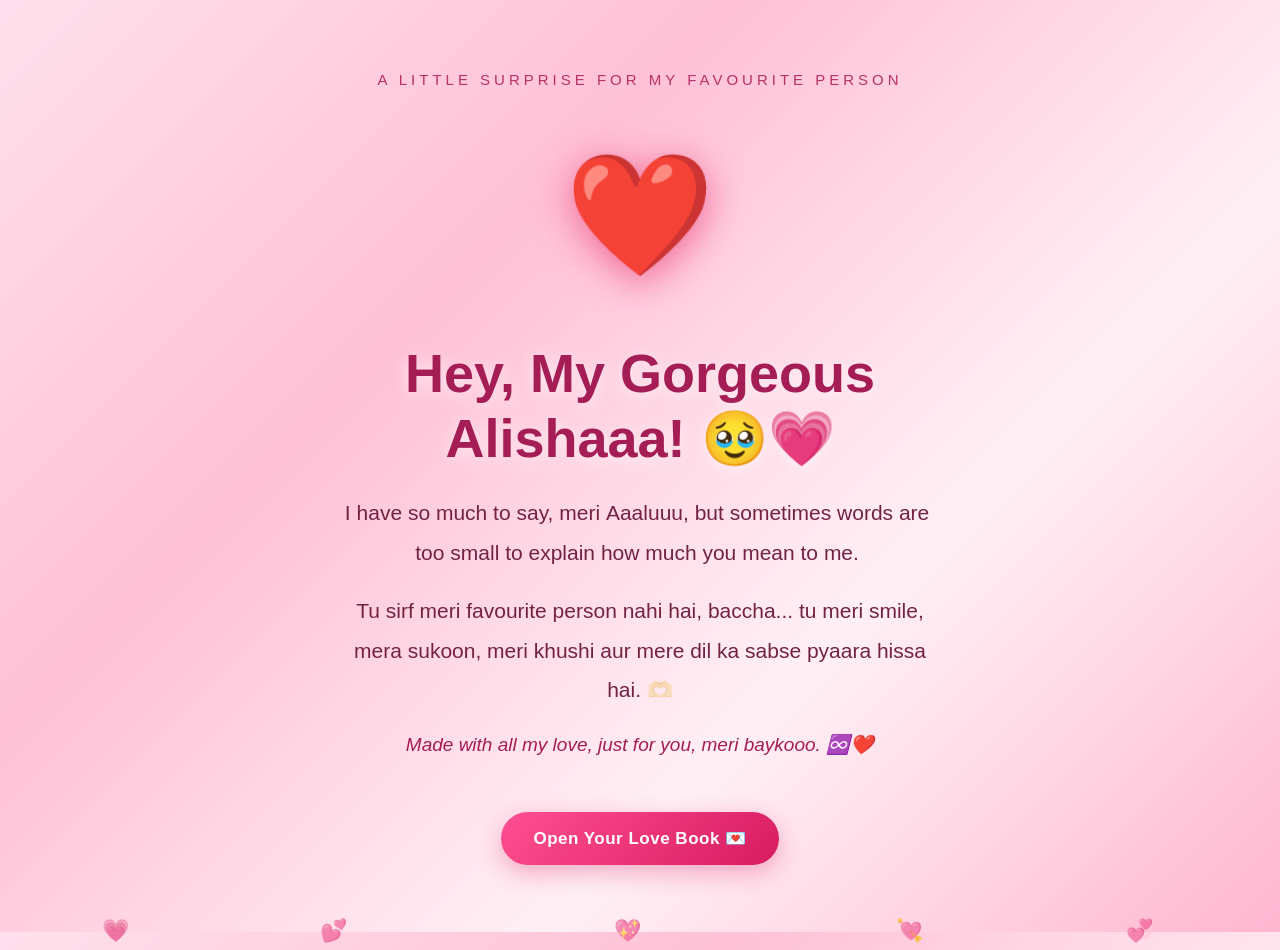
==== index.html @ a7f18947 "Add files via upload" ====
<!DOCTYPE html>
<html lang="en">
<head>
    <meta charset="UTF-8">
    <meta name="viewport" content="width=device-width, initial-scale=1.0">
    <title>For My Alishaaa ❤️</title>

    <link rel="stylesheet" href="Style.css">

    <style>
        * {
            margin: 0;
            padding: 0;
            box-sizing: border-box;
        }

        body {
            min-height: 100vh;
            font-family: "Segoe UI", sans-serif;
            background: linear-gradient(
                135deg,
                #ffe0ec,
                #ffc1d6,
                #fff0f5,
                #ffb6d0
            );
            display: flex;
            justify-content: center;
            align-items: center;
            overflow: hidden;
            color: #7b1745;
        }

        .welcome-screen {
            width: 90%;
            max-width: 750px;
            text-align: center;
            padding: 35px 22px;
            animation: appear 1.5s ease;
            position: relative;
            z-index: 2;
        }

        .heart {
            font-size: clamp(75px, 15vw, 120px);
            display: inline-block;
            animation: heartbeat 1.3s infinite;
            filter: drop-shadow(0 8px 20px #f06292);
            margin-bottom: 22px;
        }

        .small-heading {
            font-size: 15px;
            letter-spacing: 4px;
            text-transform: uppercase;
            color: #b83269;
            margin-bottom: 16px;
        }

        h1 {
            font-size: clamp(32px, 7vw, 54px);
            line-height: 1.2;
            margin-bottom: 22px;
            color: #a51d55;
            text-shadow: 0 3px 15px #ffffff9c;
        }

        .message {
            max-width: 600px;
            margin: 0 auto 18px;
            font-size: clamp(17px, 3.5vw, 21px);
            line-height: 1.9;
            color: #722344;
        }

        .message span {
            display: inline-block;
            opacity: 0;
            animation: wordAppear 0.5s forwards;
        }

        .dedication {
            margin-top: 18px;
            font-size: 19px;
            font-style: italic;
            color: #a51d55;
        }

        .open-button {
            margin-top: 32px;
            border: none;
            padding: 16px 32px;
            border-radius: 50px;
            background: linear-gradient(135deg, #ff4f91, #d81b60);
            color: white;
            font-size: 17px;
            font-weight: bold;
            letter-spacing: 0.5px;
            cursor: pointer;
            box-shadow: 0 8px 25px #d81b6050;
            transition: transform 0.3s, box-shadow 0.3s;
        }

        .open-button:hover {
            transform: translateY(-4px) scale(1.04);
            box-shadow: 0 12px 30px #d81b6070;
        }

        .floating-heart {
            position: absolute;
            bottom: -50px;
            font-size: 22px;
            opacity: 0.65;
            pointer-events: none;
            animation: floatUp linear infinite;
        }

        .floating-heart:nth-of-type(1) {
            left: 8%;
            animation-duration: 8s;
        }

        .floating-heart:nth-of-type(2) {
            left: 25%;
            animation-duration: 11s;
            animation-delay: 2s;
        }

        .floating-heart:nth-of-type(3) {
            left: 48%;
            animation-duration: 9s;
            animation-delay: 1s;
        }

        .floating-heart:nth-of-type(4) {
            left: 70%;
            animation-duration: 12s;
            animation-delay: 3s;
        }

        .floating-heart:nth-of-type(5) {
            left: 88%;
            animation-duration: 10s;
            animation-delay: 1.5s;
        }

        @keyframes heartbeat {
            0%, 100% {
                transform: scale(1);
            }
            15% {
                transform: scale(1.13);
            }
            30% {
                transform: scale(1);
            }
            45% {
                transform: scale(1.09);
            }
        }

        @keyframes appear {
            from {
                opacity: 0;
                transform: translateY(25px);
            }
            to {
                opacity: 1;
                transform: translateY(0);
            }
        }

        @keyframes wordAppear {
            from {
                opacity: 0;
                transform: translateY(10px);
            }
            to {
                opacity: 1;
                transform: translateY(0);
            }
        }

        @keyframes floatUp {
            from {
                transform: translateY(0) rotate(0deg);
                opacity: 0;
            }
            15% {
                opacity: 0.65;
            }
            to {
                transform: translateY(-115vh) rotate(25deg);
                opacity: 0;
            }
        }

        @media (max-width: 480px) {
            .welcome-screen {
                padding: 25px 14px;
            }

            .small-heading {
                font-size: 12px;
                letter-spacing: 3px;
            }

            .open-button {
                padding: 14px 25px;
                font-size: 16px;
            }
        }

        

        @media (prefers-reduced-motion: reduce) {
            *, *::before, *::after {
                animation-duration: 0.01ms !important;
                animation-iteration-count: 1 !important;
                scroll-behavior: auto !important;
            }
        }
    </style>
</head>

<body>

    <div class="floating-heart">💗</div>
    <div class="floating-heart">💕</div>
    <div class="floating-heart">💖</div>
    <div class="floating-heart">💘</div>
    <div class="floating-heart">💞</div>

    <main class="welcome-screen">

        <div class="small-heading">A little surprise for my favourite person</div>

        <div class="heart">❤️</div>

        <h1>Hey, My Gorgeous Alishaaa! 🥹💗</h1>

        <p class="message" id="loveMessage">
            I have so much to say, meri Aaaluuu,
            but sometimes words are too small to explain
            how much you mean to me.
        </p>

        <p class="message">
            Tu sirf meri favourite person nahi hai, baccha...
            tu meri smile, mera sukoon, meri khushi
            aur mere dil ka sabse pyaara hissa hai. 🫶🏻
        </p>

        <p class="dedication">
            Made with all my love, just for you, meri baykooo. ♾️❤️
        </p>

        <button class="open-button" onclick="openLoveBook()">
            Open Your Love Book 💌
        </button>

    </main>

    <script>
        // Reveal the opening message word by word
        const message = document.getElementById("loveMessage");
        const words = message.textContent.trim().split(/\s+/);

        message.innerHTML = words.map((word, index) => {
            return `<span style="animation-delay:${0.7 + index * 0.12}s">${word}&nbsp;</span>`;
        }).join("");

        // Open the next page
        function openLoveBook() {
            window.location.href = "book.html";
        }
    </script>

</body>
</html>
---- Style.css ----
/* ---------- GLOBAL ---------- */
* {
  box-sizing: border-box;
}

html {
  scroll-behavior: smooth;
  scroll-padding-top: 18px;
}

body {
  margin: 0;
  padding: 32px 18px;
  font-family: "Segoe UI", Arial, sans-serif;
  color: #673449;
  background:
    radial-gradient(ellipse at top left, #fff5f8 0%, transparent 45%),
    linear-gradient(135deg, #ffeaf2, #ffc9df 55%, #ffeaf4);
  line-height: 1.75;
  overflow-x: hidden;
}

img,
video {
  display: block;
  max-width: 100%;
}

.love-book {
  width: min(100%, 1000px);
  margin: 0 auto;
}

.card {
  position: relative;
  width: 100%;
  margin: 0 auto 28px;
  overflow: hidden;
  border: 1px solid rgba(164, 91, 120, 0.16);
  border-radius: 22px;
  background: rgba(255, 255, 255, 0.94);
  box-shadow: 0 12px 34px rgba(112, 43, 75, 0.12);
}

h1,
h2,
p {
  overflow-wrap: anywhere;
}

h1,
h2 {
  line-height: 1.3;
  color: #853853;
}

h2 {
  margin: 0 0 22px;
  font-size: clamp(1.45rem, 3.4vw, 2rem);
}

p {
  margin: 0 0 18px;
}

p:last-child {
  margin-bottom: 0;
}

.eyebrow {
  margin-bottom: 10px;
  color: #c14a79;
  font-size: 0.78rem;
  font-weight: 800;
  letter-spacing: 0.12em;
  line-height: 1.5;
  text-transform: uppercase;
}

/* ---------- COVER ---------- */
.cover {
  display: flex;
  min-height: 510px;
  align-items: center;
  isolation: isolate;
  background: #653c4b;
  color: white;
}

.cover-photo,
.cover-overlay {
  position: absolute;
  inset: 0;
  width: 100%;
  height: 100%;
}

.cover-photo {
  z-index: -2;
  object-fit: cover;
  object-position: center 35%;
}

.cover-overlay {
  z-index: -1;
  background: linear-gradient(
    90deg,
    rgba(30, 26, 33, 0.82) 0%,
    rgba(30, 26, 33, 0.57) 48%,
    rgba(30, 26, 33, 0.12) 100%
  );
}

.cover-content {
  width: min(100%, 690px);
  padding: clamp(28px, 6vw, 66px);
  color: #fff;
}

.cover h1 {
  margin: 0 0 26px;
  color: white;
  font-size: clamp(2.1rem, 6vw, 3.6rem);
  line-height: 1.15;
  overflow-wrap: normal;
}

.cover h1 span {
  display: inline-block;
}

.cover .eyebrow {
  color: #ffe2ee;
}

.cover-subtitle {
  max-width: 420px;
  margin-bottom: 28px;
  font-size: clamp(1rem, 2.6vw, 1.25rem);
  font-weight: 600;
}

.cover-name {
  margin-bottom: 30px;
  font-size: 1.1rem;
  font-weight: 700;
}

.cover-signature {
  margin-bottom: 28px;
  font-weight: 600;
}

.primary-button {
  display: inline-flex;
  min-height: 48px;
  align-items: center;
  justify-content: center;
  padding: 12px 22px;
  border-radius: 999px;
  background: #ed5a91;
  color: #fff;
  font-weight: 800;
  text-align: center;
  text-decoration: none;
  box-shadow: 0 6px 18px rgba(35, 8, 20, 0.2);
  transition: transform 0.2s ease, background 0.2s ease;
}

.primary-button:hover {
  transform: translateY(-2px);
  background: #d93f7c;
}

/* ---------- CONTENT CARDS ---------- */
.section-card {
  padding: clamp(22px, 5vw, 48px);
}

.letter-content {
  width: 100%;
  max-width: 780px;
  margin: 0 auto;
}

.letter-content h2 {
  margin-bottom: 25px;
}

.letter-content p {
  font-size: clamp(1rem, 1.8vw, 1.1rem);
  line-height: 1.9;
}

.section-heading {
  max-width: 760px;
  margin: 0 auto 26px;
  text-align: center;
}

.section-icon {
  display: block;
  margin-bottom: 10px;
  font-size: 2rem;
}

.section-heading h2 {
  margin-bottom: 12px;
}

.section-intro {
  max-width: 700px;
  margin: 0 auto;
  line-height: 1.8;
}

/* ---------- VIDEO ---------- */
.video-section {
  background: linear-gradient(145deg, #fff, #fff1f6);
}

.video-frame {
  width: 100%;
  max-width: 820px;
  margin: 0 auto;
  overflow: hidden;
  border: 5px solid #fff;
  border-radius: 18px;
  background: #21141a;
  box-shadow: 0 8px 24px rgba(102, 37, 67, 0.17);
}

.video-frame video {
  width: 100%;
  height: auto;
  max-height: 70vh;
  aspect-ratio: 16 / 9;
  object-fit: contain;
  background: #21141a;
}

.photo-caption {
  margin: 16px auto 0;
  color: #b44674;
  font-size: 0.94rem;
  font-style: italic;
  text-align: center;
}

/* ---------- PHOTOS ---------- */
.memory {
  width: 100%;
  margin: 30px auto 0;
}

.memory img {
  width: 100%;
  height: clamp(260px, 48vw, 500px);
  border-radius: 16px;
  background: #f8eaf0;
  object-fit: cover;
  object-position: center;
  box-shadow: 0 7px 22px rgba(98, 45, 66, 0.12);
}

.memory figcaption {
  margin-top: 12px;
  color: #b14b73;
  font-size: 0.92rem;
  font-style: italic;
  text-align: center;
}

.memory-small {
  max-width: 530px;
}

.memory-small img {
  height: clamp(300px, 65vw, 480px);
  object-fit: contain;
  background: #f8edf2;
}

.final-photo {
  max-width: 650px;
}

.final-photo img {
  height: clamp(260px, 60vw, 480px);
  object-fit: cover;
  object-position: center 30%;
}

/* ---------- QUOTES & ENDING ---------- */
.quote-box {
  max-width: 780px;
  margin: 30px auto 0;
  padding: 20px 24px;
  border-left: 4px solid #ed77a5;
  border-radius: 0 14px 14px 0;
  background: #fff0f6;
  color: #9d3f67;
  font-size: 1.05rem;
  font-weight: 700;
  line-height: 1.8;
}

.final-letter {
  background: linear-gradient(155deg, #fff, #fff0f6);
}

.final-message {
  margin-top: 34px;
  padding: clamp(24px, 5vw, 42px) 18px;
  border-radius: 18px;
  background: linear-gradient(135deg, #ffe3ee, #ffd1e3);
  text-align: center;
}

.final-message h2 {
  margin: 12px 0;
}

.final-message p {
  margin-bottom: 8px;
}

.heart-decoration {
  font-size: 1.7rem;
  letter-spacing: 0.25em;
}

.signature {
  margin-top: 20px;
  color: #b53d70;
  font-weight: 800;
}

.page-footer {
  padding: 4px 10px 18px;
  color: #a44b70;
  font-size: 0.88rem;
  text-align: center;
}

/* ---------- TABLET ---------- */
@media (max-width: 768px) {
  body {
    padding: 18px 12px;
  }

  .card {
    margin-bottom: 18px;
    border-radius: 18px;
  }

  .cover {
    min-height: 460px;
  }

  .cover-overlay {
    background: linear-gradient(
      90deg,
      rgba(30, 26, 33, 0.78),
      rgba(30, 26, 33, 0.38)
    );
  }

  .section-card {
    padding: 26px 22px;
  }

  .letter-content p {
    line-height: 1.8;
  }
}

/* ---------- MOBILE ---------- */
@media (max-width: 480px) {
  body {
    padding: 10px 8px;
  }

  .card {
    margin-bottom: 14px;
    border-radius: 15px;
  }

  .cover {
    min-height: 500px;
    align-items: flex-end;
  }

  .cover-photo {
    object-position: 58% center;
  }

  .cover-overlay {
    background: linear-gradient(
      0deg,
      rgba(28, 18, 25, 0.88) 0%,
      rgba(28, 18, 25, 0.56) 52%,
      rgba(28, 18, 25, 0.12) 100%
    );
  }

  .cover-content {
    padding: 26px 20px;
  }

  .cover h1 {
    margin-bottom: 20px;
    font-size: clamp(2rem, 9vw, 2.8rem);
  }

  .cover-subtitle {
    margin-bottom: 22px;
  }

  .cover-name {
    margin-bottom: 22px;
  }

  .section-card {
    padding: 23px 17px;
  }

  h2 {
    font-size: 1.42rem;
  }

  .letter-content h2 {
    margin-bottom: 18px;
  }

  .letter-content p,
  .section-intro {
    font-size: 0.98rem;
    line-height: 1.8;
  }

  .letter-content p {
    margin-bottom: 17px;
  }

  .video-frame {
    border-width: 3px;
    border-radius: 12px;
  }

  .video-frame video {
    aspect-ratio: 16 / 9;
    max-height: none;
  }

  .memory {
    margin-top: 22px;
  }

  .memory img {
    height: auto;
    max-height: 430px;
    aspect-ratio: 4 / 5;
    object-fit: cover;
  }

  .memory-small img {
    height: auto;
    aspect-ratio: 3 / 4;
    object-fit: contain;
  }

  .quote-box {
    margin-top: 22px;
    padding: 16px;
    font-size: 0.98rem;
  }

  .final-message {
    margin-top: 22px;
    padding: 26px 15px;
  }

  .primary-button {
    width: 100%;
  }
}

/* Respect reduced-motion preferences */
@media (prefers-reduced-motion: reduce) {
  html {
    scroll-behavior: auto;
  }

  *,
  *::before,
  *::after {
    transition-duration: 0.01ms !important;
  }
}
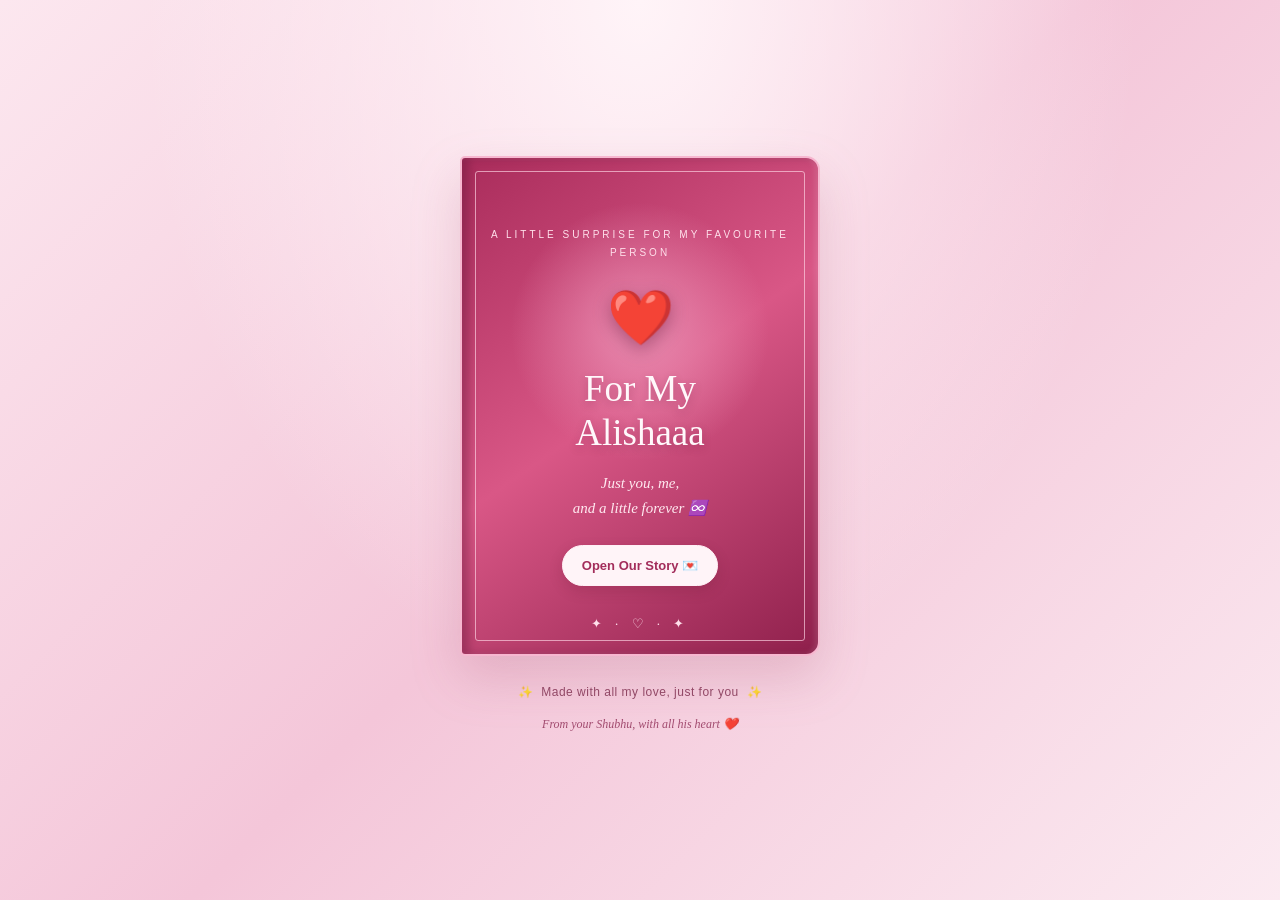
==== commit 0d68311a: "Update index.html" ====
--- a/index.html
+++ b/index.html
@@ -2,280 +2,392 @@
 <!DOCTYPE html>
 <html lang="en">
 <head>
-    <meta charset="UTF-8">
-    <meta name="viewport" content="width=device-width, initial-scale=1.0">
-    <title>For My Alishaaa ❤️</title>
-
-    <link rel="stylesheet" href="Style.css">
-
-    <style>
-        * {
-            margin: 0;
-            padding: 0;
-            box-sizing: border-box;
-        }
-
-        body {
-            min-height: 100vh;
-            font-family: "Segoe UI", sans-serif;
-            background: linear-gradient(
-                135deg,
-                #ffe0ec,
-                #ffc1d6,
-                #fff0f5,
-                #ffb6d0
-            );
-            display: flex;
-            justify-content: center;
-            align-items: center;
-            overflow: hidden;
-            color: #7b1745;
-        }
-
-        .welcome-screen {
-            width: 90%;
-            max-width: 750px;
-            text-align: center;
-            padding: 35px 22px;
-            animation: appear 1.5s ease;
-            position: relative;
-            z-index: 2;
-        }
-
-        .heart {
-            font-size: clamp(75px, 15vw, 120px);
-            display: inline-block;
-            animation: heartbeat 1.3s infinite;
-            filter: drop-shadow(0 8px 20px #f06292);
-            margin-bottom: 22px;
-        }
-
-        .small-heading {
-            font-size: 15px;
-            letter-spacing: 4px;
-            text-transform: uppercase;
-            color: #b83269;
-            margin-bottom: 16px;
-        }
-
-        h1 {
-            font-size: clamp(32px, 7vw, 54px);
-            line-height: 1.2;
-            margin-bottom: 22px;
-            color: #a51d55;
-            text-shadow: 0 3px 15px #ffffff9c;
-        }
-
-        .message {
-            max-width: 600px;
-            margin: 0 auto 18px;
-            font-size: clamp(17px, 3.5vw, 21px);
-            line-height: 1.9;
-            color: #722344;
-        }
-
-        .message span {
-            display: inline-block;
-            opacity: 0;
-            animation: wordAppear 0.5s forwards;
-        }
-
-        .dedication {
-            margin-top: 18px;
-            font-size: 19px;
-            font-style: italic;
-            color: #a51d55;
-        }
-
-        .open-button {
-            margin-top: 32px;
-            border: none;
-            padding: 16px 32px;
-            border-radius: 50px;
-            background: linear-gradient(135deg, #ff4f91, #d81b60);
-            color: white;
-            font-size: 17px;
-            font-weight: bold;
-            letter-spacing: 0.5px;
-            cursor: pointer;
-            box-shadow: 0 8px 25px #d81b6050;
-            transition: transform 0.3s, box-shadow 0.3s;
-        }
-
-        .open-button:hover {
-            transform: translateY(-4px) scale(1.04);
-            box-shadow: 0 12px 30px #d81b6070;
-        }
-
-        .floating-heart {
-            position: absolute;
-            bottom: -50px;
-            font-size: 22px;
-            opacity: 0.65;
-            pointer-events: none;
-            animation: floatUp linear infinite;
-        }
-
-        .floating-heart:nth-of-type(1) {
-            left: 8%;
-            animation-duration: 8s;
-        }
-
-        .floating-heart:nth-of-type(2) {
-            left: 25%;
-            animation-duration: 11s;
-            animation-delay: 2s;
-        }
-
-        .floating-heart:nth-of-type(3) {
-            left: 48%;
-            animation-duration: 9s;
-            animation-delay: 1s;
-        }
-
-        .floating-heart:nth-of-type(4) {
-            left: 70%;
-            animation-duration: 12s;
-            animation-delay: 3s;
-        }
-
-        .floating-heart:nth-of-type(5) {
-            left: 88%;
-            animation-duration: 10s;
-            animation-delay: 1.5s;
-        }
-
-        @keyframes heartbeat {
-            0%, 100% {
-                transform: scale(1);
-            }
-            15% {
-                transform: scale(1.13);
-            }
-            30% {
-                transform: scale(1);
-            }
-            45% {
-                transform: scale(1.09);
-            }
-        }
-
-        @keyframes appear {
-            from {
-                opacity: 0;
-                transform: translateY(25px);
-            }
-            to {
-                opacity: 1;
-                transform: translateY(0);
-            }
-        }
-
-        @keyframes wordAppear {
-            from {
-                opacity: 0;
-                transform: translateY(10px);
-            }
-            to {
-                opacity: 1;
-                transform: translateY(0);
-            }
-        }
-
-        @keyframes floatUp {
-            from {
-                transform: translateY(0) rotate(0deg);
-                opacity: 0;
-            }
-            15% {
-                opacity: 0.65;
-            }
-            to {
-                transform: translateY(-115vh) rotate(25deg);
-                opacity: 0;
-            }
-        }
-
-        @media (max-width: 480px) {
-            .welcome-screen {
-                padding: 25px 14px;
-            }
-
-            .small-heading {
-                font-size: 12px;
-                letter-spacing: 3px;
-            }
-
-            .open-button {
-                padding: 14px 25px;
-                font-size: 16px;
-            }
-        }
-
-        
-
-        @media (prefers-reduced-motion: reduce) {
-            *, *::before, *::after {
-                animation-duration: 0.01ms !important;
-                animation-iteration-count: 1 !important;
-                scroll-behavior: auto !important;
-            }
-        }
-    </style>
+  <meta charset="UTF-8">
+  <meta name="viewport" content="width=device-width, initial-scale=1.0">
+  <meta name="theme-color" content="#f9dce8">
+  <title>For My Alishaaa ❤️</title>
+
+  <style>
+    * {
+      box-sizing: border-box;
+    }
+
+    html, body {
+      margin: 0;
+      min-height: 100%;
+    }
+
+    body {
+      min-height: 100vh;
+      min-height: 100svh;
+      display: flex;
+      align-items: center;
+      justify-content: center;
+      overflow-x: hidden;
+      padding: 28px 16px;
+      background:
+        radial-gradient(ellipse at top, #fff4f8 0%, transparent 55%),
+        linear-gradient(135deg, #fce7ef, #f4c6d9, #fbeaf1);
+      color: #78344f;
+      font-family: Georgia, "Times New Roman", serif;
+    }
+
+    .scene {
+      width: min(88vw, 360px);
+      perspective: 1400px;
+    }
+
+    .book {
+      position: relative;
+      width: 100%;
+      aspect-ratio: 0.72;
+      transform-style: preserve-3d;
+      filter: drop-shadow(0 22px 24px #a34b6a35);
+    }
+
+    /* Pages inside the book */
+    .pages {
+      position: absolute;
+      inset: 5px 4px 5px 12px;
+      border-radius: 5px 12px 12px 5px;
+      background:
+        repeating-linear-gradient(
+          to bottom,
+          #fffdf9 0,
+          #fffdf9 3px,
+          #eadde0 4px,
+          #fffdf9 5px
+        );
+      box-shadow: inset 8px 0 12px #8d4c6420;
+      overflow: hidden;
+    }
+
+    .pages::before {
+      content: "";
+      position: absolute;
+      inset: 13px;
+      border: 1px solid #eac2d0;
+      border-radius: 3px;
+    }
+
+    .inside {
+      position: absolute;
+      inset: 10%;
+      display: flex;
+      flex-direction: column;
+      align-items: center;
+      justify-content: center;
+      text-align: center;
+      gap: 12px;
+      padding: 8px;
+    }
+
+    .inside .small {
+      font-family: Arial, sans-serif;
+      font-size: 10px;
+      letter-spacing: 3px;
+      text-transform: uppercase;
+      color: #bb6685;
+    }
+
+    .inside .heart {
+      font-size: clamp(35px, 10vw, 50px);
+      animation: heartbeat 1.5s infinite;
+    }
+
+    .inside h2 {
+      margin: 0;
+      font-size: clamp(22px, 6vw, 29px);
+      line-height: 1.25;
+      color: #a42e5e;
+    }
+
+    .inside p {
+      margin: 0;
+      font-size: clamp(13px, 3.5vw, 16px);
+      line-height: 1.7;
+    }
+
+    .inside .signature {
+      margin-top: 8px;
+      font-style: italic;
+      color: #b44c77;
+    }
+
+    /* Front cover */
+    .cover {
+      position: absolute;
+      inset: 0;
+      z-index: 3;
+      transform-origin: left center;
+      transform-style: preserve-3d;
+      transition: transform 1.6s cubic-bezier(.65, 0, .25, 1);
+    }
+
+    .cover-front,
+    .cover-back {
+      position: absolute;
+      inset: 0;
+      overflow: hidden;
+      border-radius: 5px 14px 14px 5px;
+      backface-visibility: hidden;
+    }
+
+    .cover-front {
+      display: flex;
+      flex-direction: column;
+      align-items: center;
+      justify-content: center;
+      text-align: center;
+      padding: 25px 19px;
+      color: #fff8fb;
+      border: 2px solid #f7b7d0;
+      background:
+        radial-gradient(circle at 50% 35%, #e98bb0 0, transparent 35%),
+        linear-gradient(145deg, #a92c5b, #d95786 48%, #8f204c);
+      box-shadow:
+        inset 7px 0 9px #67173965,
+        inset -3px 0 5px #ffffff20;
+    }
+
+    .cover-front::before {
+      content: "";
+      position: absolute;
+      inset: 13px;
+      border: 1px solid #ffd6e5a8;
+      border-radius: 3px;
+      pointer-events: none;
+    }
+
+    .cover-front::after {
+      content: "✦  ·  ♡  ·  ✦";
+      position: absolute;
+      bottom: 22px;
+      font-size: 13px;
+      letter-spacing: 5px;
+      color: #ffdfeb;
+    }
+
+    .eyebrow {
+      margin: 0 0 24px;
+      font: 10px/1.8 Arial, sans-serif;
+      letter-spacing: 3px;
+      text-transform: uppercase;
+      color: #ffe0eb;
+    }
+
+    .cover-heart {
+      margin-bottom: 18px;
+      font-size: 54px;
+      filter: drop-shadow(0 6px 9px #63133570);
+      animation: heartbeat 1.5s infinite;
+    }
+
+    .cover-front h1 {
+      margin: 0;
+      font-size: clamp(27px, 7.5vw, 37px);
+      line-height: 1.2;
+      font-weight: normal;
+      text-shadow: 0 3px 8px #6d173850;
+    }
+
+    .cover-subtitle {
+      margin: 15px 0 23px;
+      font-size: 15px;
+      font-style: italic;
+      line-height: 1.7;
+      color: #ffe9f0;
+    }
+
+    .open-button {
+      position: relative;
+      z-index: 2;
+      max-width: 100%;
+      padding: 12px 19px;
+      border: 1px solid #fff0f6;
+      border-radius: 30px;
+      background: #fff4f8;
+      color: #a32d5b;
+      font: 600 13px Arial, sans-serif;
+      cursor: pointer;
+      box-shadow: 0 5px 14px #60132d30;
+      transition: transform .2s, background .2s;
+    }
+
+    .open-button:hover {
+      transform: translateY(-2px);
+      background: white;
+    }
+
+    .cover-back {
+      transform: rotateY(180deg);
+      background: linear-gradient(145deg, #9e2854, #cf5983);
+      border: 2px solid #f7b7d0;
+    }
+
+    .cover-back::after {
+      content: "♡";
+      position: absolute;
+      inset: 0;
+      display: grid;
+      place-items: center;
+      font-size: 65px;
+      color: #ffcfdf;
+      opacity: .75;
+    }
+
+    /* Open-book animation */
+    .book.open .cover {
+      transform: rotateY(-155deg);
+    }
+
+    .book.open .cover-front {
+      pointer-events: none;
+    }
+
+    .book.open .inside {
+      animation: reveal 1s .6s both;
+    }
+
+    .hint {
+      margin: 27px 0 0;
+      text-align: center;
+      color: #914866;
+      font: 12px/1.6 Arial, sans-serif;
+      letter-spacing: .5px;
+    }
+
+    .hint span {
+      display: inline-block;
+      margin: 0 4px;
+      animation: float 1.5s infinite ease-in-out;
+    }
+
+    .footer {
+      margin-top: 15px;
+      text-align: center;
+      font-size: 12px;
+      font-style: italic;
+      color: #a24c70;
+    }
+
+    @keyframes heartbeat {
+      0%, 100% { transform: scale(1); }
+      15% { transform: scale(1.1); }
+      30% { transform: scale(1); }
+      45% { transform: scale(1.08); }
+    }
+
+    @keyframes reveal {
+      from { opacity: 0; transform: translateY(8px); }
+      to { opacity: 1; transform: translateY(0); }
+    }
+
+    @keyframes float {
+      0%, 100% { transform: translateY(0); }
+      50% { transform: translateY(-5px); }
+    }
+
+    @media (max-width: 420px) {
+      .scene {
+        width: min(86vw, 320px);
+      }
+
+      .hint {
+        margin-top: 22px;
+      }
+    }
+
+    @media (max-height: 650px) {
+      body {
+        align-items: flex-start;
+      }
+
+      .scene {
+        width: min(68vw, 280px);
+      }
+    }
+
+    @media (prefers-reduced-motion: reduce) {
+      *, *::before, *::after {
+        animation-duration: .01ms !important;
+        transition-duration: .01ms !important;
+      }
+    }
+  </style>
 </head>
 
 <body>
-
-    <div class="floating-heart">💗</div>
-    <div class="floating-heart">💕</div>
-    <div class="floating-heart">💖</div>
-    <div class="floating-heart">💘</div>
-    <div class="floating-heart">💞</div>
-
-    <main class="welcome-screen">
-
-        <div class="small-heading">A little surprise for my favourite person</div>
-
-        <div class="heart">❤️</div>
-
-        <h1>Hey, My Gorgeous Alishaaa! 🥹💗</h1>
-
-        <p class="message" id="loveMessage">
-            I have so much to say, meri Aaaluuu,
-            but sometimes words are too small to explain
-            how much you mean to me.
-        </p>
-
-        <p class="message">
-            Tu sirf meri favourite person nahi hai, baccha...
-            tu meri smile, mera sukoon, meri khushi
-            aur mere dil ka sabse pyaara hissa hai. 🫶🏻
-        </p>
-
-        <p class="dedication">
-            Made with all my love, just for you, meri baykooo. ♾️❤️
-        </p>
-
-        <button class="open-button" onclick="openLoveBook()">
-            Open Your Love Book 💌
-        </button>
-
-    </main>
-
-    <script>
-        // Reveal the opening message word by word
-        const message = document.getElementById("loveMessage");
-        const words = message.textContent.trim().split(/\s+/);
-
-        message.innerHTML = words.map((word, index) => {
-            return `<span style="animation-delay:${0.7 + index * 0.12}s">${word}&nbsp;</span>`;
-        }).join("");
-
-        // Open the next page
-        function openLoveBook() {
-            window.location.href = "book.html";
-        }
-    </script>
-
+  <main>
+    <div class="scene">
+      <div class="book" id="loveBook">
+
+        <div class="pages">
+          <div class="inside">
+            <div class="small">A little world of ours</div>
+            <div class="heart">💗</div>
+            <h2>Hiii, Meri Alishaaa!</h2>
+            <p>
+              Har page mein thoda sa pyaar,
+              har word mein tumhara naam,
+              aur har dream mein hum dono. 🥹
+            </p>
+            <p class="signature">Forever yours, Shubhu ♾️</p>
+          </div>
+        </div>
+
+        <div class="cover" id="bookCover">
+          <div class="cover-front">
+            <p class="eyebrow">A little surprise for my favourite person</p>
+
+            <div class="cover-heart">❤️</div>
+
+            <h1>For My<br>Alishaaa</h1>
+
+            <p class="cover-subtitle">
+              Just you, me,<br>
+              and a little forever ♾️
+            </p>
+
+            <button class="open-button" id="openBook">
+              Open Our Story 💌
+            </button>
+          </div>
+
+          <div class="cover-back"></div>
+        </div>
+
+      </div>
+
+      <p class="hint">
+        <span>✨</span> Made with all my love, just for you
+        <span>✨</span>
+      </p>
+
+      <p class="footer">From your Shubhu, with all his heart ❤️</p>
+    </div>
+  </main>
+
+  <script>
+    const book = document.getElementById("loveBook");
+    const openButton = document.getElementById("openBook");
+    let isOpening = false;
+
+    function openStory() {
+      if (isOpening) return;
+      isOpening = true;
+
+      book.classList.add("open");
+      openButton.textContent = "Opening our love story… 💗";
+      openButton.disabled = true;
+
+      // Open the existing love-letter book after the cover animation.
+      window.setTimeout(() => {
+        window.location.href = "book.html";
+      }, 1900);
+    }
+
+    openButton.addEventListener("click", openStory);
+  </script>
 </body>
 </html>
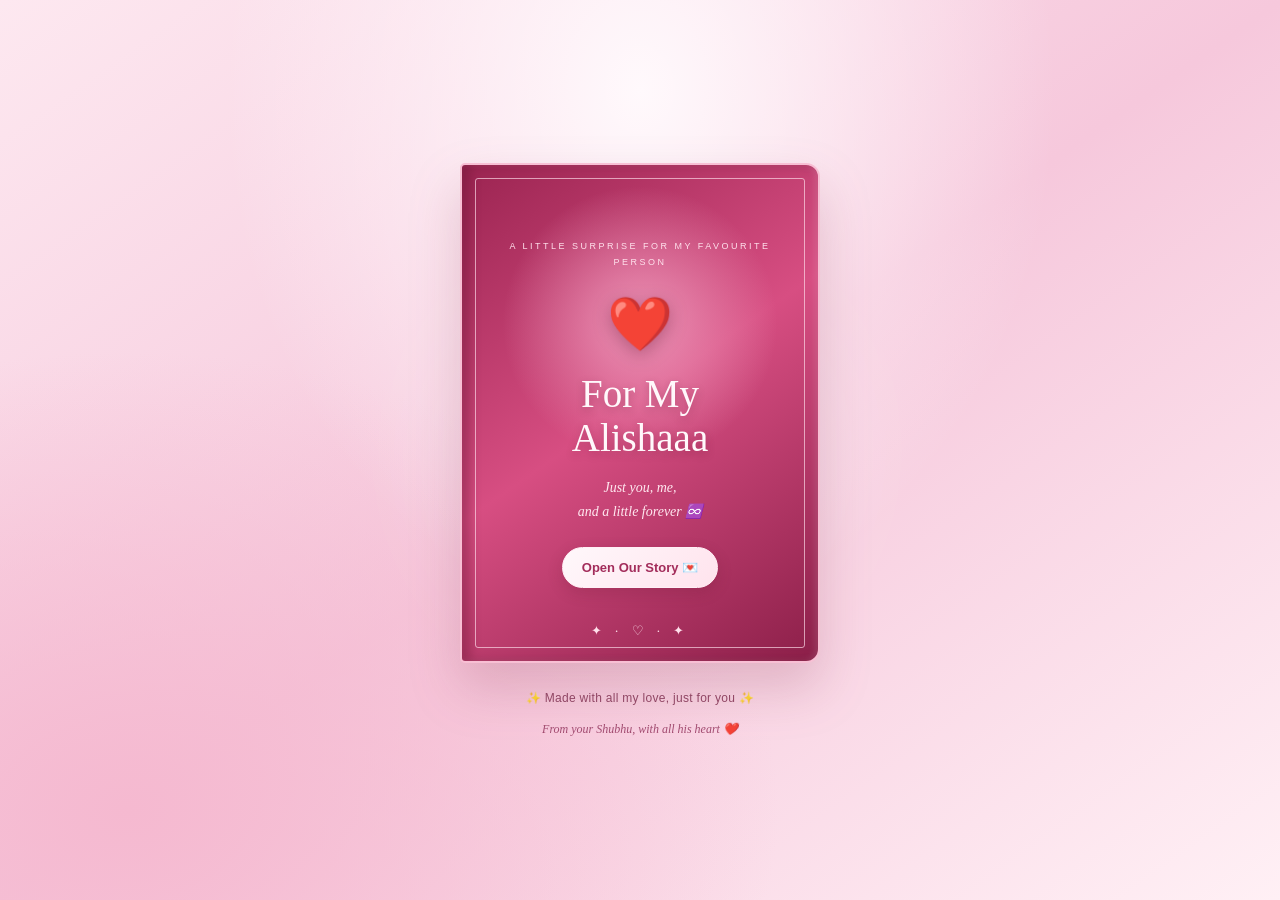
==== commit c28e2e0e: "Update index.html" ====
--- a/index.html
+++ b/index.html
@@ -5,36 +5,68 @@
   <meta charset="UTF-8">
   <meta name="viewport" content="width=device-width, initial-scale=1.0">
   <meta name="theme-color" content="#f9dce8">
-  <title>For My Alishaaa ❤️</title>
+  <meta name="description" content="A little book of love, made especially for Alishaaa.">
+  <title>For My Alishaaa 💗</title>
 
   <style>
+    :root {
+      --pink: #f8c8da;
+      --deep-pink: #b52f66;
+      --rose: #dc6694;
+      --paper: #fffaf6;
+      --ink: #85405d;
+    }
+
     * {
       box-sizing: border-box;
     }
 
-    html, body {
+    html {
+      min-height: 100%;
+      scroll-behavior: smooth;
+    }
+
+    body {
       margin: 0;
-      min-height: 100%;
-    }
-
-    body {
       min-height: 100vh;
       min-height: 100svh;
+      overflow-x: hidden;
       display: flex;
+      justify-content: center;
       align-items: center;
-      justify-content: center;
-      overflow-x: hidden;
       padding: 28px 16px;
+      font-family: Georgia, "Times New Roman", serif;
+      color: var(--ink);
       background:
-        radial-gradient(ellipse at top, #fff4f8 0%, transparent 55%),
-        linear-gradient(135deg, #fce7ef, #f4c6d9, #fbeaf1);
-      color: #78344f;
-      font-family: Georgia, "Times New Roman", serif;
+        radial-gradient(ellipse at 50% 10%, #fff9fc 0%, transparent 46%),
+        radial-gradient(ellipse at 10% 90%, #f5b9d0 0%, transparent 40%),
+        linear-gradient(145deg, #fde8f0, #f6c8dc 50%, #fff0f5);
+    }
+
+    button {
+      font: inherit;
+      -webkit-tap-highlight-color: transparent;
+    }
+
+    .ambient-glow {
+      position: fixed;
+      width: 320px;
+      height: 320px;
+      top: 50%;
+      left: 50%;
+      transform: translate(-50%, -50%);
+      border-radius: 50%;
+      background: #ffffff65;
+      filter: blur(75px);
+      pointer-events: none;
     }
 
     .scene {
-      width: min(88vw, 360px);
-      perspective: 1400px;
+      position: relative;
+      z-index: 1;
+      width: min(86vw, 360px);
+      margin: auto;
+      perspective: 1600px;
     }
 
     .book {
@@ -42,86 +74,169 @@
       width: 100%;
       aspect-ratio: 0.72;
       transform-style: preserve-3d;
-      filter: drop-shadow(0 22px 24px #a34b6a35);
-    }
-
-    /* Pages inside the book */
+      filter: drop-shadow(0 25px 25px #87304b35);
+      isolation: isolate;
+    }
+
+    /* The pages underneath the cover */
+
     .pages {
       position: absolute;
       inset: 5px 4px 5px 12px;
-      border-radius: 5px 12px 12px 5px;
+      z-index: 1;
+      overflow: hidden;
+      border-radius: 4px 12px 12px 4px;
       background:
         repeating-linear-gradient(
           to bottom,
-          #fffdf9 0,
-          #fffdf9 3px,
-          #eadde0 4px,
-          #fffdf9 5px
+          #fffdfb 0,
+          #fffdfb 3px,
+          #eadce0 4px,
+          #fffdfb 5px
         );
-      box-shadow: inset 8px 0 12px #8d4c6420;
-      overflow: hidden;
+      box-shadow:
+        inset 9px 0 13px #7d3b5515,
+        2px 0 2px #d9bbc5;
     }
 
     .pages::before {
       content: "";
       position: absolute;
-      inset: 13px;
-      border: 1px solid #eac2d0;
+      inset: 12px;
+      border: 1px solid #e8bdce;
       border-radius: 3px;
-    }
+      pointer-events: none;
+    }
+
+    /* The welcome letter */
 
     .inside {
       position: absolute;
-      inset: 10%;
+      inset: 7%;
+      z-index: 1;
       display: flex;
       flex-direction: column;
       align-items: center;
       justify-content: center;
+      gap: 11px;
+      padding: 14px;
       text-align: center;
-      gap: 12px;
-      padding: 8px;
-    }
-
-    .inside .small {
-      font-family: Arial, sans-serif;
-      font-size: 10px;
-      letter-spacing: 3px;
+      opacity: 0;
+      transform: translateY(12px) scale(.97);
+      transition:
+        opacity .9s ease .55s,
+        transform 1s cubic-bezier(.2,.8,.2,1) .55s;
+    }
+
+    .book.open .inside {
+      opacity: 1;
+      transform: translateY(0) scale(1);
+    }
+
+    .inside::after {
+      content: "♡";
+      position: absolute;
+      bottom: 2px;
+      right: 3px;
+      font-size: 30px;
+      color: #e8aec4;
+      opacity: .65;
+      pointer-events: none;
+    }
+
+    .inside .eyebrow {
+      margin: 0;
+      font: 9px/1.7 Arial, sans-serif;
+      letter-spacing: 2px;
       text-transform: uppercase;
-      color: #bb6685;
+      color: #bd7290;
     }
 
     .inside .heart {
-      font-size: clamp(35px, 10vw, 50px);
-      animation: heartbeat 1.5s infinite;
+      margin: 2px 0;
+      font-size: clamp(34px, 10vw, 48px);
+      filter: drop-shadow(0 5px 8px #e66b9b35);
+      animation: heartbeat 1.8s ease-in-out infinite;
     }
 
     .inside h2 {
       margin: 0;
-      font-size: clamp(22px, 6vw, 29px);
-      line-height: 1.25;
-      color: #a42e5e;
+      color: #a52f60;
+      font-size: clamp(21px, 6vw, 29px);
+      line-height: 1.2;
+      font-weight: normal;
+      animation: titleGlow 3s ease-in-out infinite;
     }
 
     .inside p {
       margin: 0;
-      font-size: clamp(13px, 3.5vw, 16px);
-      line-height: 1.7;
+      font-size: clamp(12px, 3.5vw, 15px);
+      line-height: 1.65;
+    }
+
+    .inside .love-note {
+      color: #97506d;
     }
 
     .inside .signature {
-      margin-top: 8px;
+      margin-top: 2px;
+      color: #b74376;
+      font-size: 13px;
       font-style: italic;
-      color: #b44c77;
-    }
-
-    /* Front cover */
+    }
+
+    .turn-button {
+      position: relative;
+      z-index: 3;
+      margin-top: 5px;
+      padding: 11px 15px;
+      border: 1px solid #f2bfd2;
+      border-radius: 30px;
+      background: linear-gradient(135deg, #b92f67, #e56f9d);
+      color: white;
+      font: 600 12px Arial, sans-serif;
+      cursor: pointer;
+      box-shadow: 0 5px 15px #ba3e7550;
+      animation: buttonGlow 2.4s ease-in-out infinite;
+      transition: transform .25s ease, box-shadow .25s ease;
+    }
+
+    .turn-button span {
+      display: inline-block;
+      margin-left: 5px;
+      transition: transform .25s ease;
+    }
+
+    .turn-button:hover {
+      transform: translateY(-2px);
+      box-shadow: 0 8px 20px #ba3e7570;
+    }
+
+    .turn-button:hover span {
+      transform: translateX(4px);
+    }
+
+    .turn-button:active {
+      transform: scale(.97);
+    }
+
+    .page-note {
+      color: #b16b87;
+      font-size: 10px !important;
+      letter-spacing: .4px;
+    }
+
+    /* The front cover */
+
     .cover {
       position: absolute;
       inset: 0;
-      z-index: 3;
+      z-index: 5;
       transform-origin: left center;
       transform-style: preserve-3d;
-      transition: transform 1.6s cubic-bezier(.65, 0, .25, 1);
+      transition:
+        transform 1.8s cubic-bezier(.68,-.05,.22,1);
+      will-change: transform;
     }
 
     .cover-front,
@@ -131,6 +246,7 @@
       overflow: hidden;
       border-radius: 5px 14px 14px 5px;
       backface-visibility: hidden;
+      -webkit-backface-visibility: hidden;
     }
 
     .cover-front {
@@ -138,23 +254,23 @@
       flex-direction: column;
       align-items: center;
       justify-content: center;
+      padding: 25px 19px;
       text-align: center;
-      padding: 25px 19px;
       color: #fff8fb;
-      border: 2px solid #f7b7d0;
+      border: 2px solid #f8bfd4;
       background:
-        radial-gradient(circle at 50% 35%, #e98bb0 0, transparent 35%),
-        linear-gradient(145deg, #a92c5b, #d95786 48%, #8f204c);
+        radial-gradient(circle at 50% 32%, #ed94b7 0, transparent 36%),
+        linear-gradient(145deg, #9b2451 0%, #d74e82 48%, #8c1f49 100%);
       box-shadow:
-        inset 7px 0 9px #67173965,
-        inset -3px 0 5px #ffffff20;
+        inset 8px 0 11px #68153366,
+        inset -3px 0 6px #ffffff20;
     }
 
     .cover-front::before {
       content: "";
       position: absolute;
       inset: 13px;
-      border: 1px solid #ffd6e5a8;
+      border: 1px solid #ffdfeba8;
       border-radius: 3px;
       pointer-events: none;
     }
@@ -163,80 +279,105 @@
       content: "✦  ·  ♡  ·  ✦";
       position: absolute;
       bottom: 22px;
+      color: #ffdfeb;
       font-size: 13px;
       letter-spacing: 5px;
-      color: #ffdfeb;
-    }
-
-    .eyebrow {
-      margin: 0 0 24px;
-      font: 10px/1.8 Arial, sans-serif;
-      letter-spacing: 3px;
+    }
+
+    .cover-back {
+      transform: rotateY(180deg);
+      border: 2px solid #f8bfd4;
+      background:
+        radial-gradient(circle at center, #d96891, transparent 65%),
+        linear-gradient(145deg, #9e2854, #ce5480);
+      box-shadow: inset 0 0 25px #6b153650;
+    }
+
+    .cover-back::before {
+      content: "♡";
+      position: absolute;
+      inset: 0;
+      display: grid;
+      place-items: center;
+      color: #ffdae7;
+      font-size: 65px;
+      opacity: .85;
+    }
+
+    .cover-back::after {
+      content: "";
+      position: absolute;
+      inset: 13px;
+      border: 1px solid #ffdfeb90;
+      border-radius: 3px;
+    }
+
+    .eyebrow-cover {
+      position: relative;
+      z-index: 1;
+      margin: 0 0 22px;
+      font: 9px/1.8 Arial, sans-serif;
+      letter-spacing: 2.5px;
       text-transform: uppercase;
-      color: #ffe0eb;
+      color: #ffe1ec;
     }
 
     .cover-heart {
-      margin-bottom: 18px;
-      font-size: 54px;
-      filter: drop-shadow(0 6px 9px #63133570);
-      animation: heartbeat 1.5s infinite;
+      position: relative;
+      z-index: 1;
+      margin-bottom: 17px;
+      font-size: 53px;
+      filter: drop-shadow(0 5px 9px #60122e65);
+      animation: heartbeat 1.7s ease-in-out infinite;
     }
 
     .cover-front h1 {
+      position: relative;
+      z-index: 1;
       margin: 0;
-      font-size: clamp(27px, 7.5vw, 37px);
-      line-height: 1.2;
+      color: #fff8fb;
+      font-size: clamp(29px, 8vw, 39px);
       font-weight: normal;
-      text-shadow: 0 3px 8px #6d173850;
+      line-height: 1.15;
+      text-shadow: 0 3px 9px #64142d50;
     }
 
     .cover-subtitle {
+      position: relative;
+      z-index: 1;
       margin: 15px 0 23px;
-      font-size: 15px;
+      color: #ffe7ef;
+      font-size: 14px;
       font-style: italic;
       line-height: 1.7;
-      color: #ffe9f0;
     }
 
     .open-button {
       position: relative;
-      z-index: 2;
+      z-index: 4;
       max-width: 100%;
       padding: 12px 19px;
       border: 1px solid #fff0f6;
       border-radius: 30px;
-      background: #fff4f8;
+      background: linear-gradient(135deg, #fff8fb, #ffe3ed);
       color: #a32d5b;
       font: 600 13px Arial, sans-serif;
       cursor: pointer;
-      box-shadow: 0 5px 14px #60132d30;
-      transition: transform .2s, background .2s;
+      box-shadow: 0 5px 15px #60132d30;
+      transition: transform .25s ease, box-shadow .25s ease;
     }
 
     .open-button:hover {
-      transform: translateY(-2px);
-      background: white;
-    }
-
-    .cover-back {
-      transform: rotateY(180deg);
-      background: linear-gradient(145deg, #9e2854, #cf5983);
-      border: 2px solid #f7b7d0;
-    }
-
-    .cover-back::after {
-      content: "♡";
-      position: absolute;
-      inset: 0;
-      display: grid;
-      place-items: center;
-      font-size: 65px;
-      color: #ffcfdf;
-      opacity: .75;
-    }
-
-    /* Open-book animation */
+      transform: translateY(-3px);
+      box-shadow: 0 8px 19px #60132d40;
+    }
+
+    .open-button:active {
+      transform: scale(.97);
+    }
+
+    /* Cover opening */
+
     .book.open .cover {
       transform: rotateY(-155deg);
     }
@@ -245,149 +386,295 @@
       pointer-events: none;
     }
 
-    .book.open .inside {
-      animation: reveal 1s .6s both;
+    .book.open .cover-back {
+      pointer-events: none;
+    }
+
+    /* Sparkles and floating hearts */
+
+    .sparkle {
+      position: fixed;
+      z-index: 10;
+      pointer-events: none;
+      animation: sparkleRise var(--duration, 3s) ease-out forwards;
+      will-change: transform, opacity;
+    }
+
+    .ambient-heart {
+      position: fixed;
+      z-index: 0;
+      bottom: -40px;
+      pointer-events: none;
+      opacity: 0;
+      animation: heartRise var(--duration, 6s) ease-in forwards;
+      will-change: transform, opacity;
     }
 
     .hint {
-      margin: 27px 0 0;
+      margin: 25px 0 0;
       text-align: center;
       color: #914866;
-      font: 12px/1.6 Arial, sans-serif;
-      letter-spacing: .5px;
+      font: 12px/1.7 Arial, sans-serif;
+      letter-spacing: .3px;
     }
 
     .hint span {
       display: inline-block;
-      margin: 0 4px;
-      animation: float 1.5s infinite ease-in-out;
+      animation: gentleFloat 1.8s ease-in-out infinite;
     }
 
     .footer {
-      margin-top: 15px;
+      margin: 13px 0 0;
       text-align: center;
+      color: #a24c70;
       font-size: 12px;
       font-style: italic;
-      color: #a24c70;
+    }
+
+    .visually-hidden {
+      position: absolute;
+      width: 1px;
+      height: 1px;
+      padding: 0;
+      margin: -1px;
+      overflow: hidden;
+      clip: rect(0,0,0,0);
+      white-space: nowrap;
+      border: 0;
     }
 
     @keyframes heartbeat {
       0%, 100% { transform: scale(1); }
       15% { transform: scale(1.1); }
       30% { transform: scale(1); }
-      45% { transform: scale(1.08); }
-    }
-
-    @keyframes reveal {
-      from { opacity: 0; transform: translateY(8px); }
-      to { opacity: 1; transform: translateY(0); }
-    }
-
-    @keyframes float {
+      45% { transform: scale(1.07); }
+    }
+
+    @keyframes titleGlow {
+      0%, 100% { text-shadow: 0 0 0 #f4b1cb00; }
+      50% { text-shadow: 0 0 12px #eaa3c280; }
+    }
+
+    @keyframes buttonGlow {
+      0%, 100% { box-shadow: 0 5px 15px #ba3e7550; }
+      50% { box-shadow: 0 5px 23px #e36a9b90; }
+    }
+
+    @keyframes gentleFloat {
       0%, 100% { transform: translateY(0); }
-      50% { transform: translateY(-5px); }
+      50% { transform: translateY(-4px); }
+    }
+
+    @keyframes sparkleRise {
+      0% {
+        transform: translateY(0) scale(.5) rotate(0deg);
+        opacity: 0;
+      }
+      15% { opacity: 1; }
+      100% {
+        transform: translateY(-70vh) scale(1.3) rotate(100deg);
+        opacity: 0;
+      }
+    }
+
+    @keyframes heartRise {
+      0% {
+        transform: translateY(0) rotate(-10deg) scale(.7);
+        opacity: 0;
+      }
+      15% { opacity: .75; }
+      100% {
+        transform: translateY(-90vh) rotate(25deg) scale(1.15);
+        opacity: 0;
+      }
     }
 
     @media (max-width: 420px) {
       .scene {
-        width: min(86vw, 320px);
-      }
-
-      .hint {
-        margin-top: 22px;
-      }
-    }
-
-    @media (max-height: 650px) {
+        width: min(86vw, 330px);
+      }
+
+      .inside {
+        inset: 7%;
+        gap: 8px;
+        padding: 12px;
+      }
+
+      .inside p {
+        line-height: 1.5;
+      }
+
+      .turn-button {
+        padding: 10px 12px;
+        font-size: 11px;
+      }
+
+      .eyebrow-cover {
+        font-size: 8px;
+        letter-spacing: 2px;
+      }
+    }
+
+    @media (max-height: 680px) {
       body {
         align-items: flex-start;
       }
 
       .scene {
-        width: min(68vw, 280px);
+        width: min(68vw, 290px);
       }
     }
 
     @media (prefers-reduced-motion: reduce) {
       *, *::before, *::after {
         animation-duration: .01ms !important;
+        animation-iteration-count: 1 !important;
         transition-duration: .01ms !important;
+        scroll-behavior: auto !important;
       }
     }
   </style>
 </head>
 
 <body>
-  <main>
-    <div class="scene">
-      <div class="book" id="loveBook">
-
-        <div class="pages">
-          <div class="inside">
-            <div class="small">A little world of ours</div>
-            <div class="heart">💗</div>
-            <h2>Hiii, Meri Alishaaa!</h2>
-            <p>
-              Har page mein thoda sa pyaar,
-              har word mein tumhara naam,
-              aur har dream mein hum dono. 🥹
-            </p>
-            <p class="signature">Forever yours, Shubhu ♾️</p>
-          </div>
+  <div class="ambient-glow" aria-hidden="true"></div>
+
+  <main class="scene">
+    <h2 class="visually-hidden">A love book for Alishaaa</h2>
+
+    <div class="book" id="loveBook">
+
+      <!-- Inside page -->
+      <section class="pages" aria-label="Welcome letter">
+        <div class="inside">
+          <p class="eyebrow">A little world of ours</p>
+
+          <div class="heart" aria-hidden="true">💗</div>
+
+          <h2>Hiii, Meri<br>Alishaaa! 🥹</h2>
+
+          <p class="love-note">
+            Meri Aaaluuu, tum meri favourite person hi nahi,
+            baccha… tum meri smile, mera sukoon aur mere dil
+            ka sabse pyaara hissa ho. 🫶🏻
+          </p>
+
+          <p>
+            Tumhare liye mere dil mein itna pyaar hai ki
+            ek book bhi shayad kam pad jaaye. 💞
+          </p>
+
+          <p class="signature">
+            Forever yours,<br>Shubhu ❤️
+          </p>
+
+          <button class="turn-button" id="turnPage" type="button">
+            Turn the Page 💌 <span>→</span>
+          </button>
+
+          <p class="page-note">Our little forever starts here ♾️</p>
         </div>
-
-        <div class="cover" id="bookCover">
-          <div class="cover-front">
-            <p class="eyebrow">A little surprise for my favourite person</p>
-
-            <div class="cover-heart">❤️</div>
-
-            <h1>For My<br>Alishaaa</h1>
-
-            <p class="cover-subtitle">
-              Just you, me,<br>
-              and a little forever ♾️
-            </p>
-
-            <button class="open-button" id="openBook">
-              Open Our Story 💌
-            </button>
-          </div>
-
-          <div class="cover-back"></div>
+      </section>
+
+      <!-- Book cover -->
+      <div class="cover" id="bookCover">
+        <div class="cover-front">
+          <p class="eyebrow-cover">
+            A little surprise for my favourite person
+          </p>
+
+          <div class="cover-heart" aria-hidden="true">❤️</div>
+
+          <h1>For My<br>Alishaaa</h1>
+
+          <p class="cover-subtitle">
+            Just you, me,<br>and a little forever ♾️
+          </p>
+
+          <button class="open-button" id="openBook" type="button">
+            Open Our Story 💌
+          </button>
         </div>
 
+        <div class="cover-back" aria-hidden="true"></div>
       </div>
 
-      <p class="hint">
-        <span>✨</span> Made with all my love, just for you
-        <span>✨</span>
-      </p>
-
-      <p class="footer">From your Shubhu, with all his heart ❤️</p>
     </div>
+
+    <p class="hint">
+      <span>✨</span> Made with all my love, just for you <span>✨</span>
+    </p>
+
+    <p class="footer">From your Shubhu, with all his heart ❤️</p>
   </main>
 
   <script>
     const book = document.getElementById("loveBook");
     const openButton = document.getElementById("openBook");
-    let isOpening = false;
-
-    function openStory() {
-      if (isOpening) return;
-      isOpening = true;
-
+    const turnButton = document.getElementById("turnPage");
+
+    let isOpen = false;
+    let isNavigating = false;
+    let heartTimer = null;
+
+    // Create floating hearts and sparkles.
+    function createFloatingEffect() {
+      const symbols = ["💗", "💕", "💖", "✨", "♡"];
+      const heart = document.createElement("span");
+      const isSparkle = Math.random() > 0.55;
+
+      heart.className = isSparkle ? "sparkle" : "ambient-heart";
+      heart.textContent = symbols[Math.floor(Math.random() * symbols.length)];
+
+      heart.style.left = (5 + Math.random() * 90) + "vw";
+      heart.style.setProperty(
+        "--duration",
+        (3.5 + Math.random() * 3.5) + "s"
+      );
+      heart.style.fontSize = (12 + Math.random() * 16) + "px";
+
+      document.body.appendChild(heart);
+
+      window.setTimeout(() => heart.remove(), 7500);
+    }
+
+    function startRomanticEffects() {
+      // A small burst on opening the book.
+      for (let i = 0; i < 18; i++) {
+        window.setTimeout(createFloatingEffect, i * 90);
+      }
+
+      // Continue subtle floating hearts while the page stays open.
+      if (!heartTimer) {
+        heartTimer = window.setInterval(createFloatingEffect, 850);
+      }
+    }
+
+    // First action: open the physical-looking cover.
+    openButton.addEventListener("click", () => {
+      if (isOpen) return;
+
+      isOpen = true;
       book.classList.add("open");
-      openButton.textContent = "Opening our love story… 💗";
+      openButton.textContent = "Our story begins… ❤️";
       openButton.disabled = true;
 
-      // Open the existing love-letter book after the cover animation.
+      startRomanticEffects();
+    });
+
+    // Second action: enter the main love-story book.
+    turnButton.addEventListener("click", () => {
+      if (!isOpen || isNavigating) return;
+
+      isNavigating = true;
+      turnButton.disabled = true;
+      turnButton.textContent = "Turning to our story… 💗";
+
+      // Small transition before opening book.html.
       window.setTimeout(() => {
         window.location.href = "book.html";
-      }, 1900);
-    }
-
-    openButton.addEventListener("click", openStory);
+      }, 450);
+    });
   </script>
 </body>
 </html>
